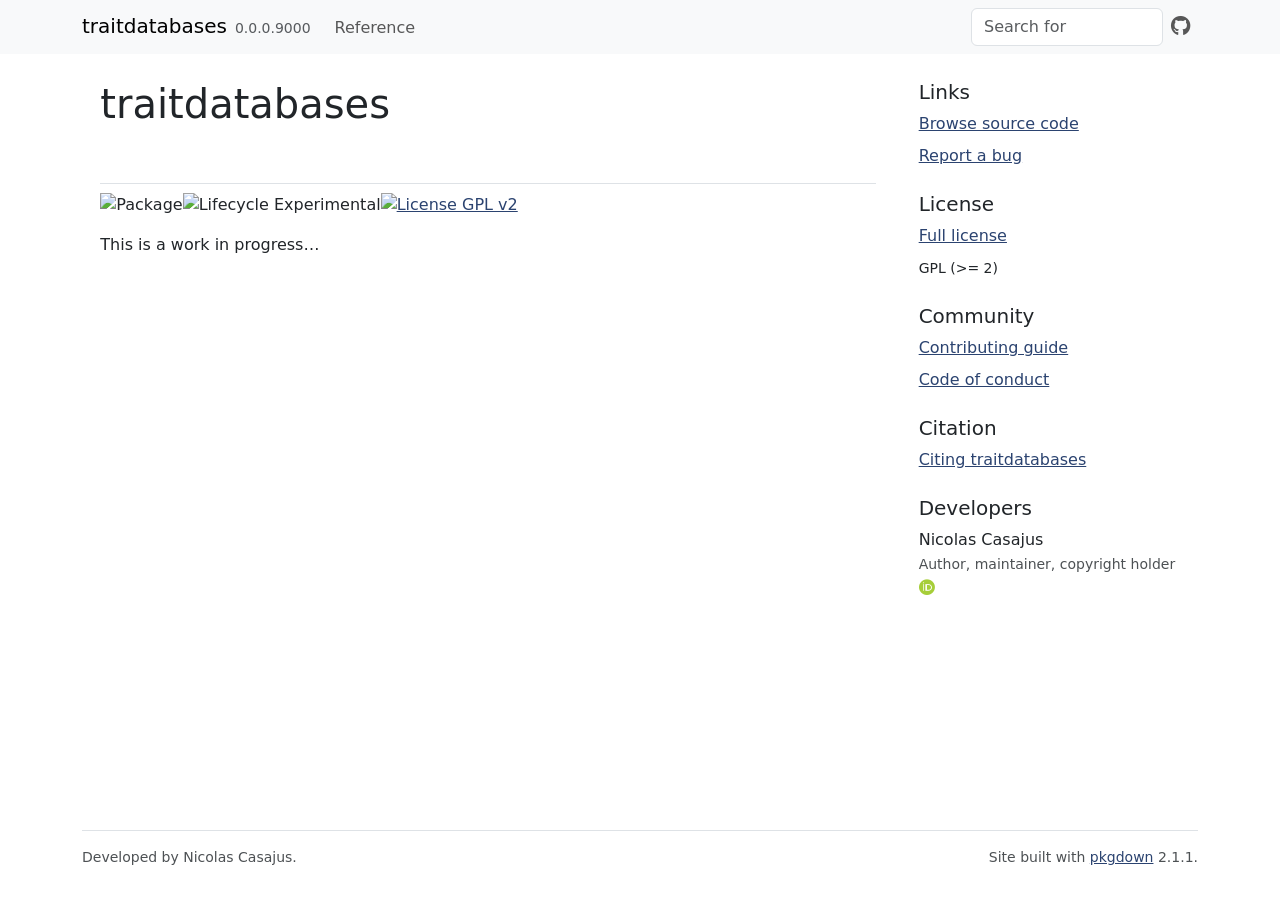
==== index.html @ 6e58c369 "Deploying to gh-pages from @ FRBCesab/traitdatabases@2e35c308cc7a40a74d5757247188c72f85c051b0 🚀" ====
<!DOCTYPE html>
<!-- Generated by pkgdown: do not edit by hand --><html lang="en">
<head>
<meta http-equiv="Content-Type" content="text/html; charset=UTF-8">
<meta charset="utf-8">
<meta http-equiv="X-UA-Compatible" content="IE=edge">
<meta name="viewport" content="width=device-width, initial-scale=1, shrink-to-fit=no">
<title>Trait Databases Compilation • traitdatabases</title>
<script src="deps/jquery-3.6.0/jquery-3.6.0.min.js"></script><meta name="viewport" content="width=device-width, initial-scale=1, shrink-to-fit=no">
<link href="deps/bootstrap-5.3.1/bootstrap.min.css" rel="stylesheet">
<script src="deps/bootstrap-5.3.1/bootstrap.bundle.min.js"></script><link href="deps/font-awesome-6.5.2/css/all.min.css" rel="stylesheet">
<link href="deps/font-awesome-6.5.2/css/v4-shims.min.css" rel="stylesheet">
<script src="deps/headroom-0.11.0/headroom.min.js"></script><script src="deps/headroom-0.11.0/jQuery.headroom.min.js"></script><script src="deps/bootstrap-toc-1.0.1/bootstrap-toc.min.js"></script><script src="deps/clipboard.js-2.0.11/clipboard.min.js"></script><script src="deps/search-1.0.0/autocomplete.jquery.min.js"></script><script src="deps/search-1.0.0/fuse.min.js"></script><script src="deps/search-1.0.0/mark.min.js"></script><!-- pkgdown --><script src="pkgdown.js"></script><meta property="og:title" content="Trait Databases Compilation">
<meta name="description" content="A paragraph providing a full description of the project (on several lines...)">
<meta property="og:description" content="A paragraph providing a full description of the project (on several lines...)">
</head>
<body>
    <a href="#main" class="visually-hidden-focusable">Skip to contents</a>


    <nav class="navbar navbar-expand-lg fixed-top bg-light" data-bs-theme="light" aria-label="Site navigation"><div class="container">

    <a class="navbar-brand me-2" href="index.html">traitdatabases</a>

    <small class="nav-text text-muted me-auto" data-bs-toggle="tooltip" data-bs-placement="bottom" title="">0.0.0.9000</small>


    <button class="navbar-toggler" type="button" data-bs-toggle="collapse" data-bs-target="#navbar" aria-controls="navbar" aria-expanded="false" aria-label="Toggle navigation">
      <span class="navbar-toggler-icon"></span>
    </button>

    <div id="navbar" class="collapse navbar-collapse ms-3">
      <ul class="navbar-nav me-auto">
<li class="nav-item"><a class="nav-link" href="reference/index.html">Reference</a></li>
      </ul>
<ul class="navbar-nav">
<li class="nav-item"><form class="form-inline" role="search">
 <input class="form-control" type="search" name="search-input" id="search-input" autocomplete="off" aria-label="Search site" placeholder="Search for" data-search-index="search.json">
</form></li>
<li class="nav-item"><a class="external-link nav-link" href="https://github.com/frbcesab/traitdatabases/" aria-label="GitHub"><span class="fa fab fa-github fa-lg"></span></a></li>
      </ul>
</div>


  </div>
</nav><div class="container template-home">
<div class="row">
  <main id="main" class="col-md-9"><div class="section level1">
<div class="page-header"><h1 id="traitdatabases">traitdatabases<a class="anchor" aria-label="anchor" href="#traitdatabases"></a>
</h1></div>
<p><img src="https://img.shields.io/static/v1?message=Package&amp;logo=r&amp;labelColor=5c5c5c&amp;color=yellowgreen&amp;logoColor=white&amp;label=%20" alt="Package"><img src="https://img.shields.io/badge/Lifecycle-Experimental-339999" alt="Lifecycle Experimental"><a href="https://www.gnu.org/licenses/old-licenses/gpl-2.0.en.html" class="external-link"><img src="https://img.shields.io/badge/License-GPL_v2-blue.svg" alt="License GPL v2"></a></p>
<p>This is a work in progress…</p>
</div>
  </main><aside class="col-md-3"><div class="links">
<h2 data-toc-skip>Links</h2>
<ul class="list-unstyled">
<li><a href="https://github.com/frbcesab/traitdatabases/" class="external-link">Browse source code</a></li>
<li><a href="https://github.com/frbcesab/traitdatabases/issues" class="external-link">Report a bug</a></li>
</ul>
</div>

<div class="license">
<h2 data-toc-skip>License</h2>
<ul class="list-unstyled">
<li><a href="LICENSE.html">Full license</a></li>
<li><small>GPL (&gt;= 2)</small></li>
</ul>
</div>

<div class="community">
<h2 data-toc-skip>Community</h2>
<ul class="list-unstyled">
<li><a href="CONTRIBUTING.html">Contributing guide</a></li>
<li><a href="CODE_OF_CONDUCT.html">Code of conduct</a></li>
</ul>
</div>

<div class="citation">
<h2 data-toc-skip>Citation</h2>
<ul class="list-unstyled">
<li><a href="authors.html#citation">Citing traitdatabases</a></li>
</ul>
</div>

<div class="developers">
<h2 data-toc-skip>Developers</h2>
<ul class="list-unstyled">
<li>Nicolas Casajus <br><small class="roles"> Author, maintainer, copyright holder </small> <a href="https://orcid.org/0000-0002-5537-5294" target="orcid.widget" aria-label="ORCID" class="external-link"><span class="fab fa-orcid orcid" aria-hidden="true"></span></a> </li>
</ul>
</div>



  </aside>
</div>


    <footer><div class="pkgdown-footer-left">
  <p>Developed by Nicolas Casajus.</p>
</div>

<div class="pkgdown-footer-right">
  <p>Site built with <a href="https://pkgdown.r-lib.org/" class="external-link">pkgdown</a> 2.1.1.</p>
</div>

    </footer>
</div>





  </body>
</html>
---- deps/font-awesome-6.5.2/css/v4-shims.min.css ----
/*!
 * Font Awesome Free 6.5.2 by @fontawesome - https://fontawesome.com
 * License - https://fontawesome.com/license/free (Icons: CC BY 4.0, Fonts: SIL OFL 1.1, Code: MIT License)
 * Copyright 2024 Fonticons, Inc.
 */
.fa.fa-glass:before{content:"\f000"}.fa.fa-envelope-o{font-family:"Font Awesome 6 Free";font-weight:400}.fa.fa-envelope-o:before{content:"\f0e0"}.fa.fa-star-o{font-family:"Font Awesome 6 Free";font-weight:400}.fa.fa-star-o:before{content:"\f005"}.fa.fa-close:before,.fa.fa-remove:before{content:"\f00d"}.fa.fa-gear:before{content:"\f013"}.fa.fa-trash-o{font-family:"Font Awesome 6 Free";font-weight:400}.fa.fa-trash-o:before{content:"\f2ed"}.fa.fa-home:before{content:"\f015"}.fa.fa-file-o{font-family:"Font Awesome 6 Free";font-weight:400}.fa.fa-file-o:before{content:"\f15b"}.fa.fa-clock-o{font-family:"Font Awesome 6 Free";font-weight:400}.fa.fa-clock-o:before{content:"\f017"}.fa.fa-arrow-circle-o-down{font-family:"Font Awesome 6 Free";font-weight:400}.fa.fa-arrow-circle-o-down:before{content:"\f358"}.fa.fa-arrow-circle-o-up{font-family:"Font Awesome 6 Free";font-weight:400}.fa.fa-arrow-circle-o-up:before{content:"\f35b"}.fa.fa-play-circle-o{font-family:"Font Awesome 6 Free";font-weight:400}.fa.fa-play-circle-o:before{content:"\f144"}.fa.fa-repeat:before,.fa.fa-rotate-right:before{content:"\f01e"}.fa.fa-refresh:before{content:"\f021"}.fa.fa-list-alt{font-family:"Font Awesome 6 Free";font-weight:400}.fa.fa-list-alt:before{content:"\f022"}.fa.fa-dedent:before{content:"\f03b"}.fa.fa-video-camera:before{content:"\f03d"}.fa.fa-picture-o{font-family:"Font Awesome 6 Free";font-weight:400}.fa.fa-picture-o:before{content:"\f03e"}.fa.fa-photo{font-family:"Font Awesome 6 Free";font-weight:400}.fa.fa-photo:before{content:"\f03e"}.fa.fa-image{font-family:"Font Awesome 6 Free";font-weight:400}.fa.fa-image:before{content:"\f03e"}.fa.fa-map-marker:before{content:"\f3c5"}.fa.fa-pencil-square-o{font-family:"Font Awesome 6 Free";font-weight:400}.fa.fa-pencil-square-o:before{content:"\f044"}.fa.fa-edit{font-family:"Font Awesome 6 Free";font-weight:400}.fa.fa-edit:before{content:"\f044"}.fa.fa-share-square-o:before{content:"\f14d"}.fa.fa-check-square-o{font-family:"Font Awesome 6 Free";font-weight:400}.fa.fa-check-square-o:before{content:"\f14a"}.fa.fa-arrows:before{content:"\f0b2"}.fa.fa-times-circle-o{font-family:"Font Awesome 6 Free";font-weight:400}.fa.fa-times-circle-o:before{content:"\f057"}.fa.fa-check-circle-o{font-family:"Font Awesome 6 Free";font-weight:400}.fa.fa-check-circle-o:before{content:"\f058"}.fa.fa-mail-forward:before{content:"\f064"}.fa.fa-expand:before{content:"\f424"}.fa.fa-compress:before{content:"\f422"}.fa.fa-eye,.fa.fa-eye-slash{font-family:"Font Awesome 6 Free";font-weight:400}.fa.fa-warning:before{content:"\f071"}.fa.fa-calendar:before{content:"\f073"}.fa.fa-arrows-v:before{content:"\f338"}.fa.fa-arrows-h:before{content:"\f337"}.fa.fa-bar-chart-o:before,.fa.fa-bar-chart:before{content:"\e0e3"}.fa.fa-twitter-square{font-family:"Font Awesome 6 Brands";font-weight:400}.fa.fa-twitter-square:before{content:"\f081"}.fa.fa-facebook-square{font-family:"Font Awesome 6 Brands";font-weight:400}.fa.fa-facebook-square:before{content:"\f082"}.fa.fa-gears:before{content:"\f085"}.fa.fa-thumbs-o-up{font-family:"Font Awesome 6 Free";font-weight:400}.fa.fa-thumbs-o-up:before{content:"\f164"}.fa.fa-thumbs-o-down{font-family:"Font Awesome 6 Free";font-weight:400}.fa.fa-thumbs-o-down:before{content:"\f165"}.fa.fa-heart-o{font-family:"Font Awesome 6 Free";font-weight:400}.fa.fa-heart-o:before{content:"\f004"}.fa.fa-sign-out:before{content:"\f2f5"}.fa.fa-linkedin-square{font-family:"Font Awesome 6 Brands";font-weight:400}.fa.fa-linkedin-square:before{content:"\f08c"}.fa.fa-thumb-tack:before{content:"\f08d"}.fa.fa-external-link:before{content:"\f35d"}.fa.fa-sign-in:before{content:"\f2f6"}.fa.fa-github-square{font-family:"Font Awesome 6 Brands";font-weight:400}.fa.fa-github-square:before{content:"\f092"}.fa.fa-lemon-o{font-family:"Font Awesome 6 Free";font-weight:400}.fa.fa-lemon-o:before{content:"\f094"}.fa.fa-square-o{font-family:"Font Awesome 6 Free";font-weight:400}.fa.fa-square-o:before{content:"\f0c8"}.fa.fa-bookmark-o{font-family:"Font Awesome 6 Free";font-weight:400}.fa.fa-bookmark-o:before{content:"\f02e"}.fa.fa-facebook,.fa.fa-twitter{font-family:"Font Awesome 6 Brands";font-weight:400}.fa.fa-facebook:before{content:"\f39e"}.fa.fa-facebook-f{font-family:"Font Awesome 6 Brands";font-weight:400}.fa.fa-facebook-f:before{content:"\f39e"}.fa.fa-github{font-family:"Font Awesome 6 Brands";font-weight:400}.fa.fa-credit-card{font-family:"Font Awesome 6 Free";font-weight:400}.fa.fa-feed:before{content:"\f09e"}.fa.fa-hdd-o{font-family:"Font Awesome 6 Free";font-weight:400}.fa.fa-hdd-o:before{content:"\f0a0"}.fa.fa-hand-o-right{font-family:"Font Awesome 6 Free";font-weight:400}.fa.fa-hand-o-right:before{content:"\f0a4"}.fa.fa-hand-o-left{font-family:"Font Awesome 6 Free";font-weight:400}.fa.fa-hand-o-left:before{content:"\f0a5"}.fa.fa-hand-o-up{font-family:"Font Awesome 6 Free";font-weight:400}.fa.fa-hand-o-up:before{content:"\f0a6"}.fa.fa-hand-o-down{font-family:"Font Awesome 6 Free";font-weight:400}.fa.fa-hand-o-down:before{content:"\f0a7"}.fa.fa-globe:before{content:"\f57d"}.fa.fa-tasks:before{content:"\f828"}.fa.fa-arrows-alt:before{content:"\f31e"}.fa.fa-group:before{content:"\f0c0"}.fa.fa-chain:before{content:"\f0c1"}.fa.fa-cut:before{content:"\f0c4"}.fa.fa-files-o{font-family:"Font Awesome 6 Free";font-weight:400}.fa.fa-files-o:before{content:"\f0c5"}.fa.fa-floppy-o{font-family:"Font Awesome 6 Free";font-weight:400}.fa.fa-floppy-o:before{content:"\f0c7"}.fa.fa-save{font-family:"Font Awesome 6 Free";font-weight:400}.fa.fa-save:before{content:"\f0c7"}.fa.fa-navicon:before,.fa.fa-reorder:before{content:"\f0c9"}.fa.fa-magic:before{content:"\e2ca"}.fa.fa-pinterest,.fa.fa-pinterest-square{font-family:"Font Awesome 6 Brands";font-weight:400}.fa.fa-pinterest-square:before{content:"\f0d3"}.fa.fa-google-plus-square{font-family:"Font Awesome 6 Brands";font-weight:400}.fa.fa-google-plus-square:before{content:"\f0d4"}.fa.fa-google-plus{font-family:"Font Awesome 6 Brands";font-weight:400}.fa.fa-google-plus:before{content:"\f0d5"}.fa.fa-money:before{content:"\f3d1"}.fa.fa-unsorted:before{content:"\f0dc"}.fa.fa-sort-desc:before{content:"\f0dd"}.fa.fa-sort-asc:before{content:"\f0de"}.fa.fa-linkedin{font-family:"Font Awesome 6 Brands";font-weight:400}.fa.fa-linkedin:before{content:"\f0e1"}.fa.fa-rotate-left:before{content:"\f0e2"}.fa.fa-legal:before{content:"\f0e3"}.fa.fa-dashboard:before,.fa.fa-tachometer:before{content:"\f625"}.fa.fa-comment-o{font-family:"Font Awesome 6 Free";font-weight:400}.fa.fa-comment-o:before{content:"\f075"}.fa.fa-comments-o{font-family:"Font Awesome 6 Free";font-weight:400}.fa.fa-comments-o:before{content:"\f086"}.fa.fa-flash:before{content:"\f0e7"}.fa.fa-clipboard:before{content:"\f0ea"}.fa.fa-lightbulb-o{font-family:"Font Awesome 6 Free";font-weight:400}.fa.fa-lightbulb-o:before{content:"\f0eb"}.fa.fa-exchange:before{content:"\f362"}.fa.fa-cloud-download:before{content:"\f0ed"}.fa.fa-cloud-upload:before{content:"\f0ee"}.fa.fa-bell-o{font-family:"Font Awesome 6 Free";font-weight:400}.fa.fa-bell-o:before{content:"\f0f3"}.fa.fa-cutlery:before{content:"\f2e7"}.fa.fa-file-text-o{font-family:"Font Awesome 6 Free";font-weight:400}.fa.fa-file-text-o:before{content:"\f15c"}.fa.fa-building-o{font-family:"Font Awesome 6 Free";font-weight:400}.fa.fa-building-o:before{content:"\f1ad"}.fa.fa-hospital-o{font-family:"Font Awesome 6 Free";font-weight:400}.fa.fa-hospital-o:before{content:"\f0f8"}.fa.fa-tablet:before{content:"\f3fa"}.fa.fa-mobile-phone:before,.fa.fa-mobile:before{content:"\f3cd"}.fa.fa-circle-o{font-family:"Font Awesome 6 Free";font-weight:400}.fa.fa-circle-o:before{content:"\f111"}.fa.fa-mail-reply:before{content:"\f3e5"}.fa.fa-github-alt{font-family:"Font Awesome 6 Brands";font-weight:400}.fa.fa-folder-o{font-family:"Font Awesome 6 Free";font-weight:400}.fa.fa-folder-o:before{content:"\f07b"}.fa.fa-folder-open-o{font-family:"Font Awesome 6 Free";font-weight:400}.fa.fa-folder-open-o:before{content:"\f07c"}.fa.fa-smile-o{font-family:"Font Awesome 6 Free";font-weight:400}.fa.fa-smile-o:before{content:"\f118"}.fa.fa-frown-o{font-family:"Font Awesome 6 Free";font-weight:400}.fa.fa-frown-o:before{content:"\f119"}.fa.fa-meh-o{font-family:"Font Awesome 6 Free";font-weight:400}.fa.fa-meh-o:before{content:"\f11a"}.fa.fa-keyboard-o{font-family:"Font Awesome 6 Free";font-weight:400}.fa.fa-keyboard-o:before{content:"\f11c"}.fa.fa-flag-o{font-family:"Font Awesome 6 Free";font-weight:400}.fa.fa-flag-o:before{content:"\f024"}.fa.fa-mail-reply-all:before{content:"\f122"}.fa.fa-star-half-o{font-family:"Font Awesome 6 Free";font-weight:400}.fa.fa-star-half-o:before{content:"\f5c0"}.fa.fa-star-half-empty{font-family:"Font Awesome 6 Free";font-weight:400}.fa.fa-star-half-empty:before{content:"\f5c0"}.fa.fa-star-half-full{font-family:"Font Awesome 6 Free";font-weight:400}.fa.fa-star-half-full:before{content:"\f5c0"}.fa.fa-code-fork:before{content:"\f126"}.fa.fa-chain-broken:before,.fa.fa-unlink:before{content:"\f127"}.fa.fa-calendar-o{font-family:"Font Awesome 6 Free";font-weight:400}.fa.fa-calendar-o:before{content:"\f133"}.fa.fa-css3,.fa.fa-html5,.fa.fa-maxcdn{font-family:"Font Awesome 6 Brands";font-weight:400}.fa.fa-unlock-alt:before{content:"\f09c"}.fa.fa-minus-square-o{font-family:"Font Awesome 6 Free";font-weight:400}.fa.fa-minus-square-o:before{content:"\f146"}.fa.fa-level-up:before{content:"\f3bf"}.fa.fa-level-down:before{content:"\f3be"}.fa.fa-pencil-square:before{content:"\f14b"}.fa.fa-external-link-square:before{content:"\f360"}.fa.fa-compass{font-family:"Font Awesome 6 Free";font-weight:400}.fa.fa-caret-square-o-down{font-family:"Font Awesome 6 Free";font-weight:400}.fa.fa-caret-square-o-down:before{content:"\f150"}.fa.fa-toggle-down{font-family:"Font Awesome 6 Free";font-weight:400}.fa.fa-toggle-down:before{content:"\f150"}.fa.fa-caret-square-o-up{font-family:"Font Awesome 6 Free";font-weight:400}.fa.fa-caret-square-o-up:before{content:"\f151"}.fa.fa-toggle-up{font-family:"Font Awesome 6 Free";font-weight:400}.fa.fa-toggle-up:before{content:"\f151"}.fa.fa-caret-square-o-right{font-family:"Font Awesome 6 Free";font-weight:400}.fa.fa-caret-square-o-right:before{content:"\f152"}.fa.fa-toggle-right{font-family:"Font Awesome 6 Free";font-weight:400}.fa.fa-toggle-right:before{content:"\f152"}.fa.fa-eur:before,.fa.fa-euro:before{content:"\f153"}.fa.fa-gbp:before{content:"\f154"}.fa.fa-dollar:before,.fa.fa-usd:before{content:"\24"}.fa.fa-inr:before,.fa.fa-rupee:before{content:"\e1bc"}.fa.fa-cny:before,.fa.fa-jpy:before,.fa.fa-rmb:before,.fa.fa-yen:before{content:"\f157"}.fa.fa-rouble:before,.fa.fa-rub:before,.fa.fa-ruble:before{content:"\f158"}.fa.fa-krw:before,.fa.fa-won:before{content:"\f159"}.fa.fa-bitcoin,.fa.fa-btc{font-family:"Font Awesome 6 Brands";font-weight:400}.fa.fa-bitcoin:before{content:"\f15a"}.fa.fa-file-text:before{content:"\f15c"}.fa.fa-sort-alpha-asc:before{content:"\f15d"}.fa.fa-sort-alpha-desc:before{content:"\f881"}.fa.fa-sort-amount-asc:before{content:"\f884"}.fa.fa-sort-amount-desc:before{content:"\f160"}.fa.fa-sort-numeric-asc:before{content:"\f162"}.fa.fa-sort-numeric-desc:before{content:"\f886"}.fa.fa-youtube-square{font-family:"Font Awesome 6 Brands";font-weight:400}.fa.fa-youtube-square:before{content:"\f431"}.fa.fa-xing,.fa.fa-xing-square,.fa.fa-youtube{font-family:"Font Awesome 6 Brands";font-weight:400}.fa.fa-xing-square:before{content:"\f169"}.fa.fa-youtube-play{font-family:"Font Awesome 6 Brands";font-weight:400}.fa.fa-youtube-play:before{content:"\f167"}.fa.fa-adn,.fa.fa-bitbucket,.fa.fa-bitbucket-square,.fa.fa-dropbox,.fa.fa-flickr,.fa.fa-instagram,.fa.fa-stack-overflow{font-family:"Font Awesome 6 Brands";font-weight:400}.fa.fa-bitbucket-square:before{content:"\f171"}.fa.fa-tumblr,.fa.fa-tumblr-square{font-family:"Font Awesome 6 Brands";font-weight:400}.fa.fa-tumblr-square:before{content:"\f174"}.fa.fa-long-arrow-down:before{content:"\f309"}.fa.fa-long-arrow-up:before{content:"\f30c"}.fa.fa-long-arrow-left:before{content:"\f30a"}.fa.fa-long-arrow-right:before{content:"\f30b"}.fa.fa-android,.fa.fa-apple,.fa.fa-dribbble,.fa.fa-foursquare,.fa.fa-gittip,.fa.fa-gratipay,.fa.fa-linux,.fa.fa-skype,.fa.fa-trello,.fa.fa-windows{font-family:"Font Awesome 6 Brands";font-weight:400}.fa.fa-gittip:before{content:"\f184"}.fa.fa-sun-o{font-family:"Font Awesome 6 Free";font-weight:400}.fa.fa-sun-o:before{content:"\f185"}.fa.fa-moon-o{font-family:"Font Awesome 6 Free";font-weight:400}.fa.fa-moon-o:before{content:"\f186"}.fa.fa-pagelines,.fa.fa-renren,.fa.fa-stack-exchange,.fa.fa-vk,.fa.fa-weibo{font-family:"Font Awesome 6 Brands";font-weight:400}.fa.fa-arrow-circle-o-right{font-family:"Font Awesome 6 Free";font-weight:400}.fa.fa-arrow-circle-o-right:before{content:"\f35a"}.fa.fa-arrow-circle-o-left{font-family:"Font Awesome 6 Free";font-weight:400}.fa.fa-arrow-circle-o-left:before{content:"\f359"}.fa.fa-caret-square-o-left{font-family:"Font Awesome 6 Free";font-weight:400}.fa.fa-caret-square-o-left:before{content:"\f191"}.fa.fa-toggle-left{font-family:"Font Awesome 6 Free";font-weight:400}.fa.fa-toggle-left:before{content:"\f191"}.fa.fa-dot-circle-o{font-family:"Font Awesome 6 Free";font-weight:400}.fa.fa-dot-circle-o:before{content:"\f192"}.fa.fa-vimeo-square{font-family:"Font Awesome 6 Brands";font-weight:400}.fa.fa-vimeo-square:before{content:"\f194"}.fa.fa-try:before,.fa.fa-turkish-lira:before{content:"\e2bb"}.fa.fa-plus-square-o{font-family:"Font Awesome 6 Free";font-weight:400}.fa.fa-plus-square-o:before{content:"\f0fe"}.fa.fa-openid,.fa.fa-slack,.fa.fa-wordpress{font-family:"Font Awesome 6 Brands";font-weight:400}.fa.fa-bank:before,.fa.fa-institution:before{content:"\f19c"}.fa.fa-mortar-board:before{content:"\f19d"}.fa.fa-google,.fa.fa-reddit,.fa.fa-reddit-square,.fa.fa-yahoo{font-family:"Font Awesome 6 Brands";font-weight:400}.fa.fa-reddit-square:before{content:"\f1a2"}.fa.fa-behance,.fa.fa-behance-square,.fa.fa-delicious,.fa.fa-digg,.fa.fa-drupal,.fa.fa-joomla,.fa.fa-pied-piper-alt,.fa.fa-pied-piper-pp,.fa.fa-stumbleupon,.fa.fa-stumbleupon-circle{font-family:"Font Awesome 6 Brands";font-weight:400}.fa.fa-behance-square:before{content:"\f1b5"}.fa.fa-steam,.fa.fa-steam-square{font-family:"Font Awesome 6 Brands";font-weight:400}.fa.fa-steam-square:before{content:"\f1b7"}.fa.fa-automobile:before{content:"\f1b9"}.fa.fa-cab:before{content:"\f1ba"}.fa.fa-deviantart,.fa.fa-soundcloud,.fa.fa-spotify{font-family:"Font Awesome 6 Brands";font-weight:400}.fa.fa-file-pdf-o{font-family:"Font Awesome 6 Free";font-weight:400}.fa.fa-file-pdf-o:before{content:"\f1c1"}.fa.fa-file-word-o{font-family:"Font Awesome 6 Free";font-weight:400}.fa.fa-file-word-o:before{content:"\f1c2"}.fa.fa-file-excel-o{font-family:"Font Awesome 6 Free";font-weight:400}.fa.fa-file-excel-o:before{content:"\f1c3"}.fa.fa-file-powerpoint-o{font-family:"Font Awesome 6 Free";font-weight:400}.fa.fa-file-powerpoint-o:before{content:"\f1c4"}.fa.fa-file-image-o{font-family:"Font Awesome 6 Free";font-weight:400}.fa.fa-file-image-o:before{content:"\f1c5"}.fa.fa-file-photo-o{font-family:"Font Awesome 6 Free";font-weight:400}.fa.fa-file-photo-o:before{content:"\f1c5"}.fa.fa-file-picture-o{font-family:"Font Awesome 6 Free";font-weight:400}.fa.fa-file-picture-o:before{content:"\f1c5"}.fa.fa-file-archive-o{font-family:"Font Awesome 6 Free";font-weight:400}.fa.fa-file-archive-o:before{content:"\f1c6"}.fa.fa-file-zip-o{font-family:"Font Awesome 6 Free";font-weight:400}.fa.fa-file-zip-o:before{content:"\f1c6"}.fa.fa-file-audio-o{font-family:"Font Awesome 6 Free";font-weight:400}.fa.fa-file-audio-o:before{content:"\f1c7"}.fa.fa-file-sound-o{font-family:"Font Awesome 6 Free";font-weight:400}.fa.fa-file-sound-o:before{content:"\f1c7"}.fa.fa-file-video-o{font-family:"Font Awesome 6 Free";font-weight:400}.fa.fa-file-video-o:before{content:"\f1c8"}.fa.fa-file-movie-o{font-family:"Font Awesome 6 Free";font-weight:400}.fa.fa-file-movie-o:before{content:"\f1c8"}.fa.fa-file-code-o{font-family:"Font Awesome 6 Free";font-weight:400}.fa.fa-file-code-o:before{content:"\f1c9"}.fa.fa-codepen,.fa.fa-jsfiddle,.fa.fa-vine{font-family:"Font Awesome 6 Brands";font-weight:400}.fa.fa-life-bouy:before,.fa.fa-life-buoy:before,.fa.fa-life-saver:before,.fa.fa-support:before{content:"\f1cd"}.fa.fa-circle-o-notch:before{content:"\f1ce"}.fa.fa-ra,.fa.fa-rebel{font-family:"Font Awesome 6 Brands";font-weight:400}.fa.fa-ra:before{content:"\f1d0"}.fa.fa-resistance{font-family:"Font Awesome 6 Brands";font-weight:400}.fa.fa-resistance:before{content:"\f1d0"}.fa.fa-empire,.fa.fa-ge{font-family:"Font Awesome 6 Brands";font-weight:400}.fa.fa-ge:before{content:"\f1d1"}.fa.fa-git-square{font-family:"Font Awesome 6 Brands";font-weight:400}.fa.fa-git-square:before{content:"\f1d2"}.fa.fa-git,.fa.fa-hacker-news,.fa.fa-y-combinator-square{font-family:"Font Awesome 6 Brands";font-weight:400}.fa.fa-y-combinator-square:before{content:"\f1d4"}.fa.fa-yc-square{font-family:"Font Awesome 6 Brands";font-weight:400}.fa.fa-yc-square:before{content:"\f1d4"}.fa.fa-qq,.fa.fa-tencent-weibo,.fa.fa-wechat,.fa.fa-weixin{font-family:"Font Awesome 6 Brands";font-weight:400}.fa.fa-wechat:before{content:"\f1d7"}.fa.fa-send:before{content:"\f1d8"}.fa.fa-paper-plane-o{font-family:"Font Awesome 6 Free";font-weight:400}.fa.fa-paper-plane-o:before{content:"\f1d8"}.fa.fa-send-o{font-family:"Font Awesome 6 Free";font-weight:400}.fa.fa-send-o:before{content:"\f1d8"}.fa.fa-circle-thin{font-family:"Font Awesome 6 Free";font-weight:400}.fa.fa-circle-thin:before{content:"\f111"}.fa.fa-header:before{content:"\f1dc"}.fa.fa-futbol-o{font-family:"Font Awesome 6 Free";font-weight:400}.fa.fa-futbol-o:before{content:"\f1e3"}.fa.fa-soccer-ball-o{font-family:"Font Awesome 6 Free";font-weight:400}.fa.fa-soccer-ball-o:before{content:"\f1e3"}.fa.fa-slideshare,.fa.fa-twitch,.fa.fa-yelp{font-family:"Font Awesome 6 Brands";font-weight:400}.fa.fa-newspaper-o{font-family:"Font Awesome 6 Free";font-weight:400}.fa.fa-newspaper-o:before{content:"\f1ea"}.fa.fa-cc-amex,.fa.fa-cc-discover,.fa.fa-cc-mastercard,.fa.fa-cc-paypal,.fa.fa-cc-stripe,.fa.fa-cc-visa,.fa.fa-google-wallet,.fa.fa-paypal{font-family:"Font Awesome 6 Brands";font-weight:400}.fa.fa-bell-slash-o{font-family:"Font Awesome 6 Free";font-weight:400}.fa.fa-bell-slash-o:before{content:"\f1f6"}.fa.fa-trash:before{content:"\f2ed"}.fa.fa-copyright{font-family:"Font Awesome 6 Free";font-weight:400}.fa.fa-eyedropper:before{content:"\f1fb"}.fa.fa-area-chart:before{content:"\f1fe"}.fa.fa-pie-chart:before{content:"\f200"}.fa.fa-line-chart:before{content:"\f201"}.fa.fa-lastfm,.fa.fa-lastfm-square{font-family:"Font Awesome 6 Brands";font-weight:400}.fa.fa-lastfm-square:before{content:"\f203"}.fa.fa-angellist,.fa.fa-ioxhost{font-family:"Font Awesome 6 Brands";font-weight:400}.fa.fa-cc{font-family:"Font Awesome 6 Free";font-weight:400}.fa.fa-cc:before{content:"\f20a"}.fa.fa-ils:before,.fa.fa-shekel:before,.fa.fa-sheqel:before{content:"\f20b"}.fa.fa-buysellads,.fa.fa-connectdevelop,.fa.fa-dashcube,.fa.fa-forumbee,.fa.fa-leanpub,.fa.fa-sellsy,.fa.fa-shirtsinbulk,.fa.fa-simplybuilt,.fa.fa-skyatlas{font-family:"Font Awesome 6 Brands";font-weight:400}.fa.fa-diamond{font-family:"Font Awesome 6 Free";font-weight:400}.fa.fa-diamond:before{content:"\f3a5"}.fa.fa-intersex:before,.fa.fa-transgender:before{content:"\f224"}.fa.fa-transgender-alt:before{content:"\f225"}.fa.fa-facebook-official{font-family:"Font Awesome 6 Brands";font-weight:400}.fa.fa-facebook-official:before{content:"\f09a"}.fa.fa-pinterest-p,.fa.fa-whatsapp{font-family:"Font Awesome 6 Brands";font-weight:400}.fa.fa-hotel:before{content:"\f236"}.fa.fa-medium,.fa.fa-viacoin,.fa.fa-y-combinator,.fa.fa-yc{font-family:"Font Awesome 6 Brands";font-weight:400}.fa.fa-yc:before{content:"\f23b"}.fa.fa-expeditedssl,.fa.fa-opencart,.fa.fa-optin-monster{font-family:"Font Awesome 6 Brands";font-weight:400}.fa.fa-battery-4:before,.fa.fa-battery:before{content:"\f240"}.fa.fa-battery-3:before{content:"\f241"}.fa.fa-battery-2:before{content:"\f242"}.fa.fa-battery-1:before{content:"\f243"}.fa.fa-battery-0:before{content:"\f244"}.fa.fa-object-group,.fa.fa-object-ungroup,.fa.fa-sticky-note-o{font-family:"Font Awesome 6 Free";font-weight:400}.fa.fa-sticky-note-o:before{content:"\f249"}.fa.fa-cc-diners-club,.fa.fa-cc-jcb{font-family:"Font Awesome 6 Brands";font-weight:400}.fa.fa-clone{font-family:"Font Awesome 6 Free";font-weight:400}.fa.fa-hourglass-o:before{content:"\f254"}.fa.fa-hourglass-1:before{content:"\f251"}.fa.fa-hourglass-2:before{content:"\f252"}.fa.fa-hourglass-3:before{content:"\f253"}.fa.fa-hand-rock-o{font-family:"Font Awesome 6 Free";font-weight:400}.fa.fa-hand-rock-o:before{content:"\f255"}.fa.fa-hand-grab-o{font-family:"Font Awesome 6 Free";font-weight:400}.fa.fa-hand-grab-o:before{content:"\f255"}.fa.fa-hand-paper-o{font-family:"Font Awesome 6 Free";font-weight:400}.fa.fa-hand-paper-o:before{content:"\f256"}.fa.fa-hand-stop-o{font-family:"Font Awesome 6 Free";font-weight:400}.fa.fa-hand-stop-o:before{content:"\f256"}.fa.fa-hand-scissors-o{font-family:"Font Awesome 6 Free";font-weight:400}.fa.fa-hand-scissors-o:before{content:"\f257"}.fa.fa-hand-lizard-o{font-family:"Font Awesome 6 Free";font-weight:400}.fa.fa-hand-lizard-o:before{content:"\f258"}.fa.fa-hand-spock-o{font-family:"Font Awesome 6 Free";font-weight:400}.fa.fa-hand-spock-o:before{content:"\f259"}.fa.fa-hand-pointer-o{font-family:"Font Awesome 6 Free";font-weight:400}.fa.fa-hand-pointer-o:before{content:"\f25a"}.fa.fa-hand-peace-o{font-family:"Font Awesome 6 Free";font-weight:400}.fa.fa-hand-peace-o:before{content:"\f25b"}.fa.fa-registered{font-family:"Font Awesome 6 Free";font-weight:400}.fa.fa-creative-commons,.fa.fa-gg,.fa.fa-gg-circle,.fa.fa-odnoklassniki,.fa.fa-odnoklassniki-square{font-family:"Font Awesome 6 Brands";font-weight:400}.fa.fa-odnoklassniki-square:before{content:"\f264"}.fa.fa-chrome,.fa.fa-firefox,.fa.fa-get-pocket,.fa.fa-internet-explorer,.fa.fa-opera,.fa.fa-safari,.fa.fa-wikipedia-w{font-family:"Font Awesome 6 Brands";font-weight:400}.fa.fa-television:before{content:"\f26c"}.fa.fa-500px,.fa.fa-amazon,.fa.fa-contao{font-family:"Font Awesome 6 Brands";font-weight:400}.fa.fa-calendar-plus-o{font-family:"Font Awesome 6 Free";font-weight:400}.fa.fa-calendar-plus-o:before{content:"\f271"}.fa.fa-calendar-minus-o{font-family:"Font Awesome 6 Free";font-weight:400}.fa.fa-calendar-minus-o:before{content:"\f272"}.fa.fa-calendar-times-o{font-family:"Font Awesome 6 Free";font-weight:400}.fa.fa-calendar-times-o:before{content:"\f273"}.fa.fa-calendar-check-o{font-family:"Font Awesome 6 Free";font-weight:400}.fa.fa-calendar-check-o:before{content:"\f274"}.fa.fa-map-o{font-family:"Font Awesome 6 Free";font-weight:400}.fa.fa-map-o:before{content:"\f279"}.fa.fa-commenting:before{content:"\f4ad"}.fa.fa-commenting-o{font-family:"Font Awesome 6 Free";font-weight:400}.fa.fa-commenting-o:before{content:"\f4ad"}.fa.fa-houzz,.fa.fa-vimeo{font-family:"Font Awesome 6 Brands";font-weight:400}.fa.fa-vimeo:before{content:"\f27d"}.fa.fa-black-tie,.fa.fa-edge,.fa.fa-fonticons,.fa.fa-reddit-alien{font-family:"Font Awesome 6 Brands";font-weight:400}.fa.fa-credit-card-alt:before{content:"\f09d"}.fa.fa-codiepie,.fa.fa-fort-awesome,.fa.fa-mixcloud,.fa.fa-modx,.fa.fa-product-hunt,.fa.fa-scribd,.fa.fa-usb{font-family:"Font Awesome 6 Brands";font-weight:400}.fa.fa-pause-circle-o{font-family:"Font Awesome 6 Free";font-weight:400}.fa.fa-pause-circle-o:before{content:"\f28b"}.fa.fa-stop-circle-o{font-family:"Font Awesome 6 Free";font-weight:400}.fa.fa-stop-circle-o:before{content:"\f28d"}.fa.fa-bluetooth,.fa.fa-bluetooth-b,.fa.fa-envira,.fa.fa-gitlab,.fa.fa-wheelchair-alt,.fa.fa-wpbeginner,.fa.fa-wpforms{font-family:"Font Awesome 6 Brands";font-weight:400}.fa.fa-wheelchair-alt:before{content:"\f368"}.fa.fa-question-circle-o{font-family:"Font Awesome 6 Free";font-weight:400}.fa.fa-question-circle-o:before{content:"\f059"}.fa.fa-volume-control-phone:before{content:"\f2a0"}.fa.fa-asl-interpreting:before{content:"\f2a3"}.fa.fa-deafness:before,.fa.fa-hard-of-hearing:before{content:"\f2a4"}.fa.fa-glide,.fa.fa-glide-g{font-family:"Font Awesome 6 Brands";font-weight:400}.fa.fa-signing:before{content:"\f2a7"}.fa.fa-viadeo,.fa.fa-viadeo-square{font-family:"Font Awesome 6 Brands";font-weight:400}.fa.fa-viadeo-square:before{content:"\f2aa"}.fa.fa-snapchat,.fa.fa-snapchat-ghost{font-family:"Font Awesome 6 Brands";font-weight:400}.fa.fa-snapchat-ghost:before{content:"\f2ab"}.fa.fa-snapchat-square{font-family:"Font Awesome 6 Brands";font-weight:400}.fa.fa-snapchat-square:before{content:"\f2ad"}.fa.fa-first-order,.fa.fa-google-plus-official,.fa.fa-pied-piper,.fa.fa-themeisle,.fa.fa-yoast{font-family:"Font Awesome 6 Brands";font-weight:400}.fa.fa-google-plus-official:before{content:"\f2b3"}.fa.fa-google-plus-circle{font-family:"Font Awesome 6 Brands";font-weight:400}.fa.fa-google-plus-circle:before{content:"\f2b3"}.fa.fa-fa,.fa.fa-font-awesome{font-family:"Font Awesome 6 Brands";font-weight:400}.fa.fa-fa:before{content:"\f2b4"}.fa.fa-handshake-o{font-family:"Font Awesome 6 Free";font-weight:400}.fa.fa-handshake-o:before{content:"\f2b5"}.fa.fa-envelope-open-o{font-family:"Font Awesome 6 Free";font-weight:400}.fa.fa-envelope-open-o:before{content:"\f2b6"}.fa.fa-linode{font-family:"Font Awesome 6 Brands";font-weight:400}.fa.fa-address-book-o{font-family:"Font Awesome 6 Free";font-weight:400}.fa.fa-address-book-o:before{content:"\f2b9"}.fa.fa-vcard:before{content:"\f2bb"}.fa.fa-address-card-o{font-family:"Font Awesome 6 Free";font-weight:400}.fa.fa-address-card-o:before{content:"\f2bb"}.fa.fa-vcard-o{font-family:"Font Awesome 6 Free";font-weight:400}.fa.fa-vcard-o:before{content:"\f2bb"}.fa.fa-user-circle-o{font-family:"Font Awesome 6 Free";font-weight:400}.fa.fa-user-circle-o:before{content:"\f2bd"}.fa.fa-user-o{font-family:"Font Awesome 6 Free";font-weight:400}.fa.fa-user-o:before{content:"\f007"}.fa.fa-id-badge{font-family:"Font Awesome 6 Free";font-weight:400}.fa.fa-drivers-license:before{content:"\f2c2"}.fa.fa-id-card-o{font-family:"Font Awesome 6 Free";font-weight:400}.fa.fa-id-card-o:before{content:"\f2c2"}.fa.fa-drivers-license-o{font-family:"Font Awesome 6 Free";font-weight:400}.fa.fa-drivers-license-o:before{content:"\f2c2"}.fa.fa-free-code-camp,.fa.fa-quora,.fa.fa-telegram{font-family:"Font Awesome 6 Brands";font-weight:400}.fa.fa-thermometer-4:before,.fa.fa-thermometer:before{content:"\f2c7"}.fa.fa-thermometer-3:before{content:"\f2c8"}.fa.fa-thermometer-2:before{content:"\f2c9"}.fa.fa-thermometer-1:before{content:"\f2ca"}.fa.fa-thermometer-0:before{content:"\f2cb"}.fa.fa-bathtub:before,.fa.fa-s15:before{content:"\f2cd"}.fa.fa-window-maximize,.fa.fa-window-restore{font-family:"Font Awesome 6 Free";font-weight:400}.fa.fa-times-rectangle:before{content:"\f410"}.fa.fa-window-close-o{font-family:"Font Awesome 6 Free";font-weight:400}.fa.fa-window-close-o:before{content:"\f410"}.fa.fa-times-rectangle-o{font-family:"Font Awesome 6 Free";font-weight:400}.fa.fa-times-rectangle-o:before{content:"\f410"}.fa.fa-bandcamp,.fa.fa-eercast,.fa.fa-etsy,.fa.fa-grav,.fa.fa-imdb,.fa.fa-ravelry{font-family:"Font Awesome 6 Brands";font-weight:400}.fa.fa-eercast:before{content:"\f2da"}.fa.fa-snowflake-o{font-family:"Font Awesome 6 Free";font-weight:400}.fa.fa-snowflake-o:before{content:"\f2dc"}.fa.fa-meetup,.fa.fa-superpowers,.fa.fa-wpexplorer{font-family:"Font Awesome 6 Brands";font-weight:400}
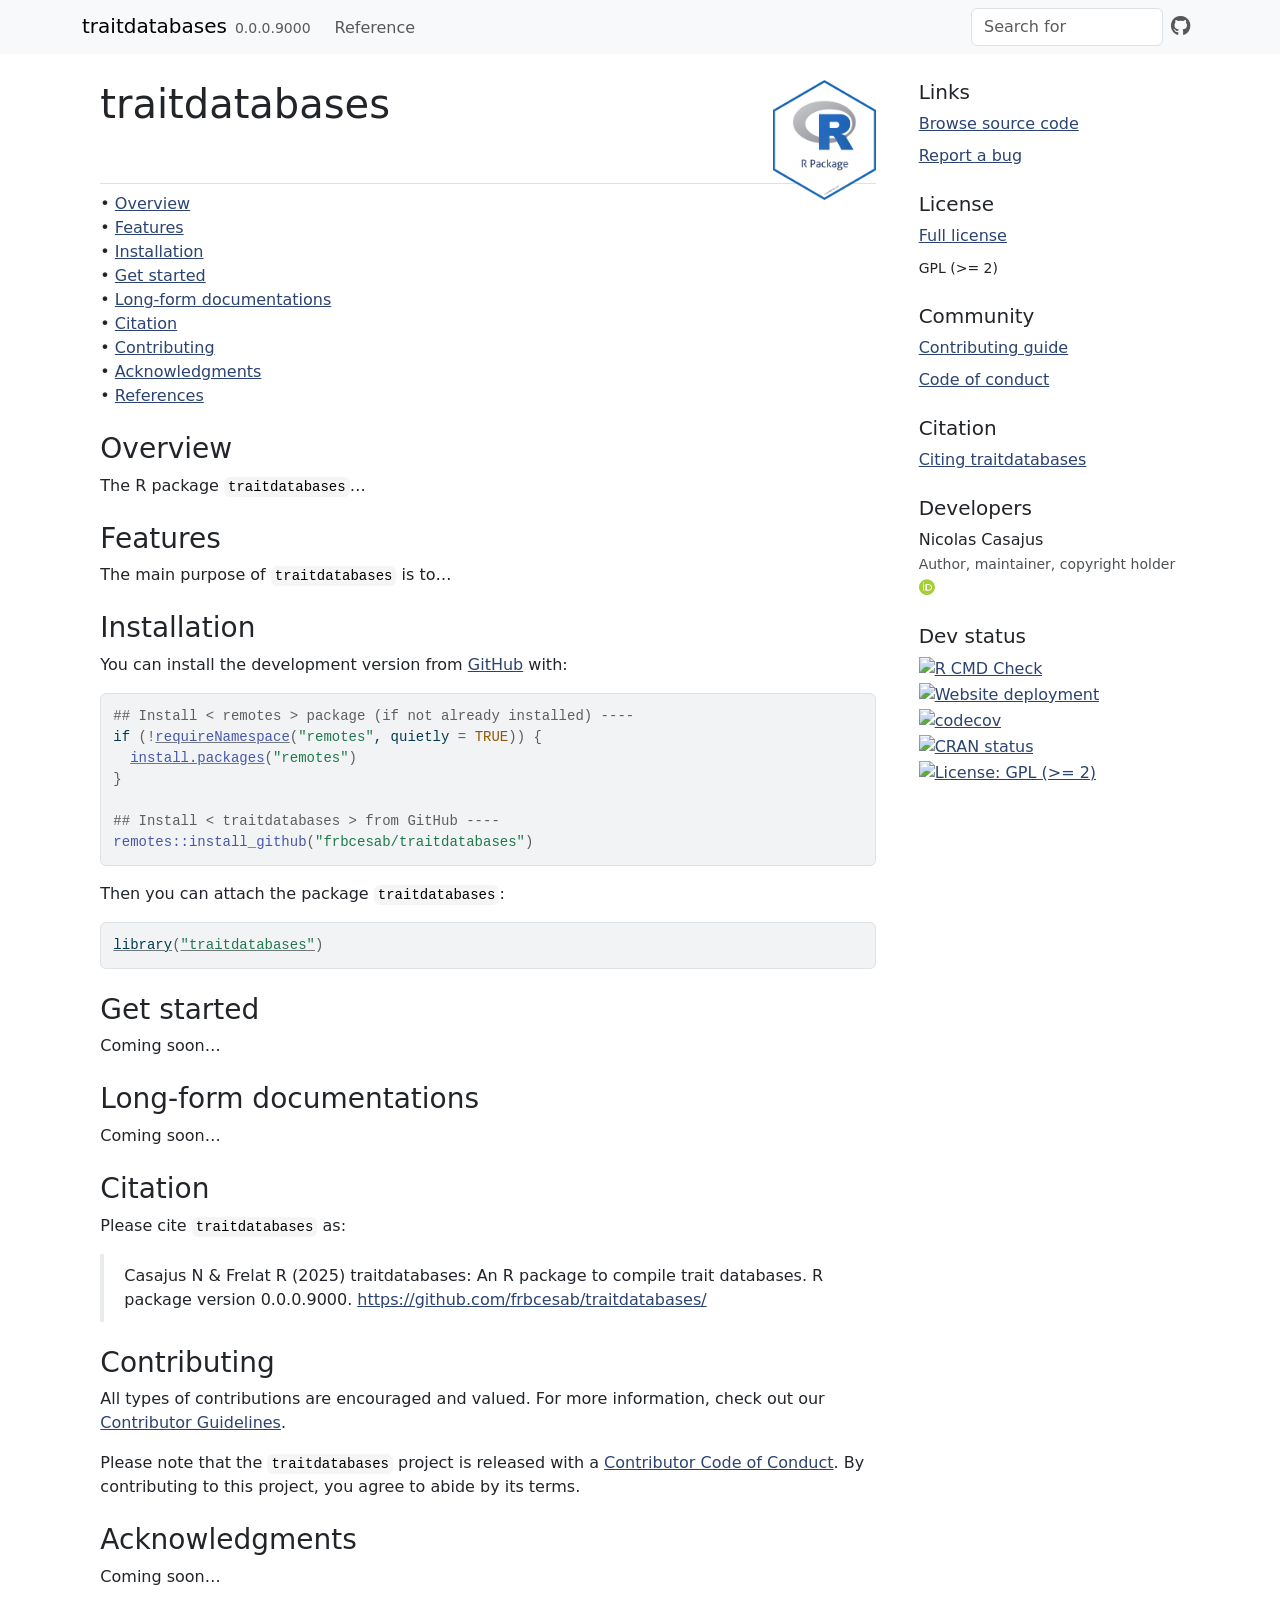
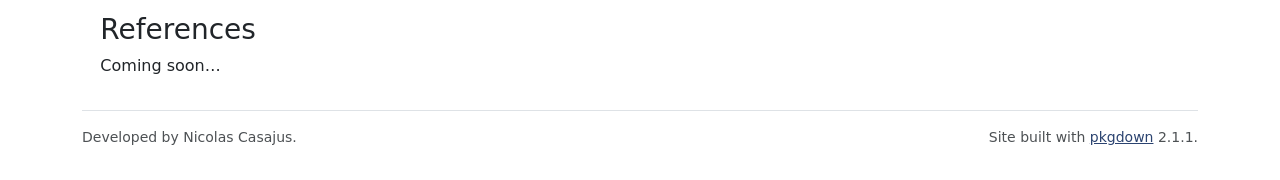
==== commit eaa87624: "Deploying to gh-pages from @ FRBCesab/traitdatabases@8f00c32ed082446c3aa284b888e2761bc7d066a2 🚀" ====
--- a/index.html
+++ b/index.html
@@ -46,10 +46,73 @@
 </nav><div class="container template-home">
 <div class="row">
   <main id="main" class="col-md-9"><div class="section level1">
-<div class="page-header"><h1 id="traitdatabases">traitdatabases<a class="anchor" aria-label="anchor" href="#traitdatabases"></a>
+<div class="page-header"><h1 id="traitdatabases-">traitdatabases <img src="reference/figures/package-sticker.png" align="right" style="float:right; height:120px;"><a class="anchor" aria-label="anchor" href="#traitdatabases-"></a>
 </h1></div>
-<p><img src="https://img.shields.io/static/v1?message=Package&amp;logo=r&amp;labelColor=5c5c5c&amp;color=yellowgreen&amp;logoColor=white&amp;label=%20" alt="Package"><img src="https://img.shields.io/badge/Lifecycle-Experimental-339999" alt="Lifecycle Experimental"><a href="https://www.gnu.org/licenses/old-licenses/gpl-2.0.en.html" class="external-link"><img src="https://img.shields.io/badge/License-GPL_v2-blue.svg" alt="License GPL v2"></a></p>
-<p>This is a work in progress…</p>
+<!-- badges: start -->
+
+<p align="left">
+• <a href="#overview">Overview</a><br> • <a href="#features">Features</a><br> • <a href="#installation">Installation</a><br> • <a href="#get-started">Get started</a><br> • <a href="#long-form-documentations">Long-form documentations</a><br> • <a href="#citation">Citation</a><br> • <a href="#contributing">Contributing</a><br> • <a href="#acknowledgments">Acknowledgments</a><br> • <a href="#references">References</a>
+</p>
+<div class="section level2">
+<h2 id="overview">Overview<a class="anchor" aria-label="anchor" href="#overview"></a>
+</h2>
+<p>The R package <code>traitdatabases</code>…</p>
+</div>
+<div class="section level2">
+<h2 id="features">Features<a class="anchor" aria-label="anchor" href="#features"></a>
+</h2>
+<p>The main purpose of <code>traitdatabases</code> is to…</p>
+</div>
+<div class="section level2">
+<h2 id="installation">Installation<a class="anchor" aria-label="anchor" href="#installation"></a>
+</h2>
+<p>You can install the development version from <a href="https://github.com/" class="external-link">GitHub</a> with:</p>
+<div class="sourceCode" id="cb1"><pre class="downlit sourceCode r">
+<code class="sourceCode R"><span><span class="co">## Install &lt; remotes &gt; package (if not already installed) ----</span></span>
+<span><span class="kw">if</span> <span class="op">(</span><span class="op">!</span><span class="fu"><a href="https://rdrr.io/r/base/ns-load.html" class="external-link">requireNamespace</a></span><span class="op">(</span><span class="st">"remotes"</span>, quietly <span class="op">=</span> <span class="cn">TRUE</span><span class="op">)</span><span class="op">)</span> <span class="op">{</span></span>
+<span>  <span class="fu"><a href="https://rdrr.io/r/utils/install.packages.html" class="external-link">install.packages</a></span><span class="op">(</span><span class="st">"remotes"</span><span class="op">)</span></span>
+<span><span class="op">}</span></span>
+<span></span>
+<span><span class="co">## Install &lt; traitdatabases &gt; from GitHub ----</span></span>
+<span><span class="fu">remotes</span><span class="fu">::</span><span class="fu">install_github</span><span class="op">(</span><span class="st">"frbcesab/traitdatabases"</span><span class="op">)</span></span></code></pre></div>
+<p>Then you can attach the package <code>traitdatabases</code>:</p>
+<div class="sourceCode" id="cb2"><pre class="downlit sourceCode r">
+<code class="sourceCode R"><span><span class="kw"><a href="https://rdrr.io/r/base/library.html" class="external-link">library</a></span><span class="op">(</span><span class="st"><a href="https://github.com/frbcesab/traitdatabases" class="external-link">"traitdatabases"</a></span><span class="op">)</span></span></code></pre></div>
+</div>
+<div class="section level2">
+<h2 id="get-started">Get started<a class="anchor" aria-label="anchor" href="#get-started"></a>
+</h2>
+<p>Coming soon…</p>
+</div>
+<div class="section level2">
+<h2 id="long-form-documentations">Long-form documentations<a class="anchor" aria-label="anchor" href="#long-form-documentations"></a>
+</h2>
+<p>Coming soon…</p>
+</div>
+<div class="section level2">
+<h2 id="citation">Citation<a class="anchor" aria-label="anchor" href="#citation"></a>
+</h2>
+<p>Please cite <code>traitdatabases</code> as:</p>
+<blockquote>
+<p>Casajus N &amp; Frelat R (2025) traitdatabases: An R package to compile trait databases. R package version 0.0.0.9000. <a href="https://github.com/frbcesab/traitdatabases/" class="external-link uri">https://github.com/frbcesab/traitdatabases/</a></p>
+</blockquote>
+</div>
+<div class="section level2">
+<h2 id="contributing">Contributing<a class="anchor" aria-label="anchor" href="#contributing"></a>
+</h2>
+<p>All types of contributions are encouraged and valued. For more information, check out our <a href="https://github.com/frbcesab/traitdatabases/blob/main/CONTRIBUTING.md" class="external-link">Contributor Guidelines</a>.</p>
+<p>Please note that the <code>traitdatabases</code> project is released with a <a href="https://contributor-covenant.org/version/2/1/CODE_OF_CONDUCT.html" class="external-link">Contributor Code of Conduct</a>. By contributing to this project, you agree to abide by its terms.</p>
+</div>
+<div class="section level2">
+<h2 id="acknowledgments">Acknowledgments<a class="anchor" aria-label="anchor" href="#acknowledgments"></a>
+</h2>
+<p>Coming soon…</p>
+</div>
+<div class="section level2">
+<h2 id="references">References<a class="anchor" aria-label="anchor" href="#references"></a>
+</h2>
+<p>Coming soon…</p>
+</div>
 </div>
   </main><aside class="col-md-3"><div class="links">
 <h2 data-toc-skip>Links</h2>
@@ -89,7 +152,16 @@
 </ul>
 </div>
 
-
+<div class="dev-status">
+<h2 data-toc-skip>Dev status</h2>
+<ul class="list-unstyled">
+<li><a href="https://github.com/FRBCesab/forcis/actions/workflows/R-CMD-check.yaml" class="external-link"><img src="https://github.com/FRBCesab/forcis/actions/workflows/R-CMD-check.yaml/badge.svg" alt="R CMD Check"></a></li>
+<li><a href="https://github.com/FRBCesab/forcis/actions/workflows/pkgdown.yaml" class="external-link"><img src="https://github.com/FRBCesab/forcis/actions/workflows/pkgdown.yaml/badge.svg" alt="Website deployment"></a></li>
+<li><a href="https://codecov.io/gh/frbcesab/forcis" class="external-link"><img src="https://codecov.io/gh/frbcesab/forcis/branch/master/graph/badge.svg" alt="codecov"></a></li>
+<li><a href="https://CRAN.R-project.org/package=forcis" class="external-link"><img src="https://www.r-pkg.org/badges/version/forcis" alt="CRAN status"></a></li>
+<li><a href="https://choosealicense.com/licenses/gpl-2.0/" class="external-link"><img src="https://img.shields.io/badge/License-GPL%20%28%3E%3D%202%29-blue.svg" alt="License: GPL (&gt;= 2)"></a></li>
+</ul>
+</div>
 
   </aside>
 </div>
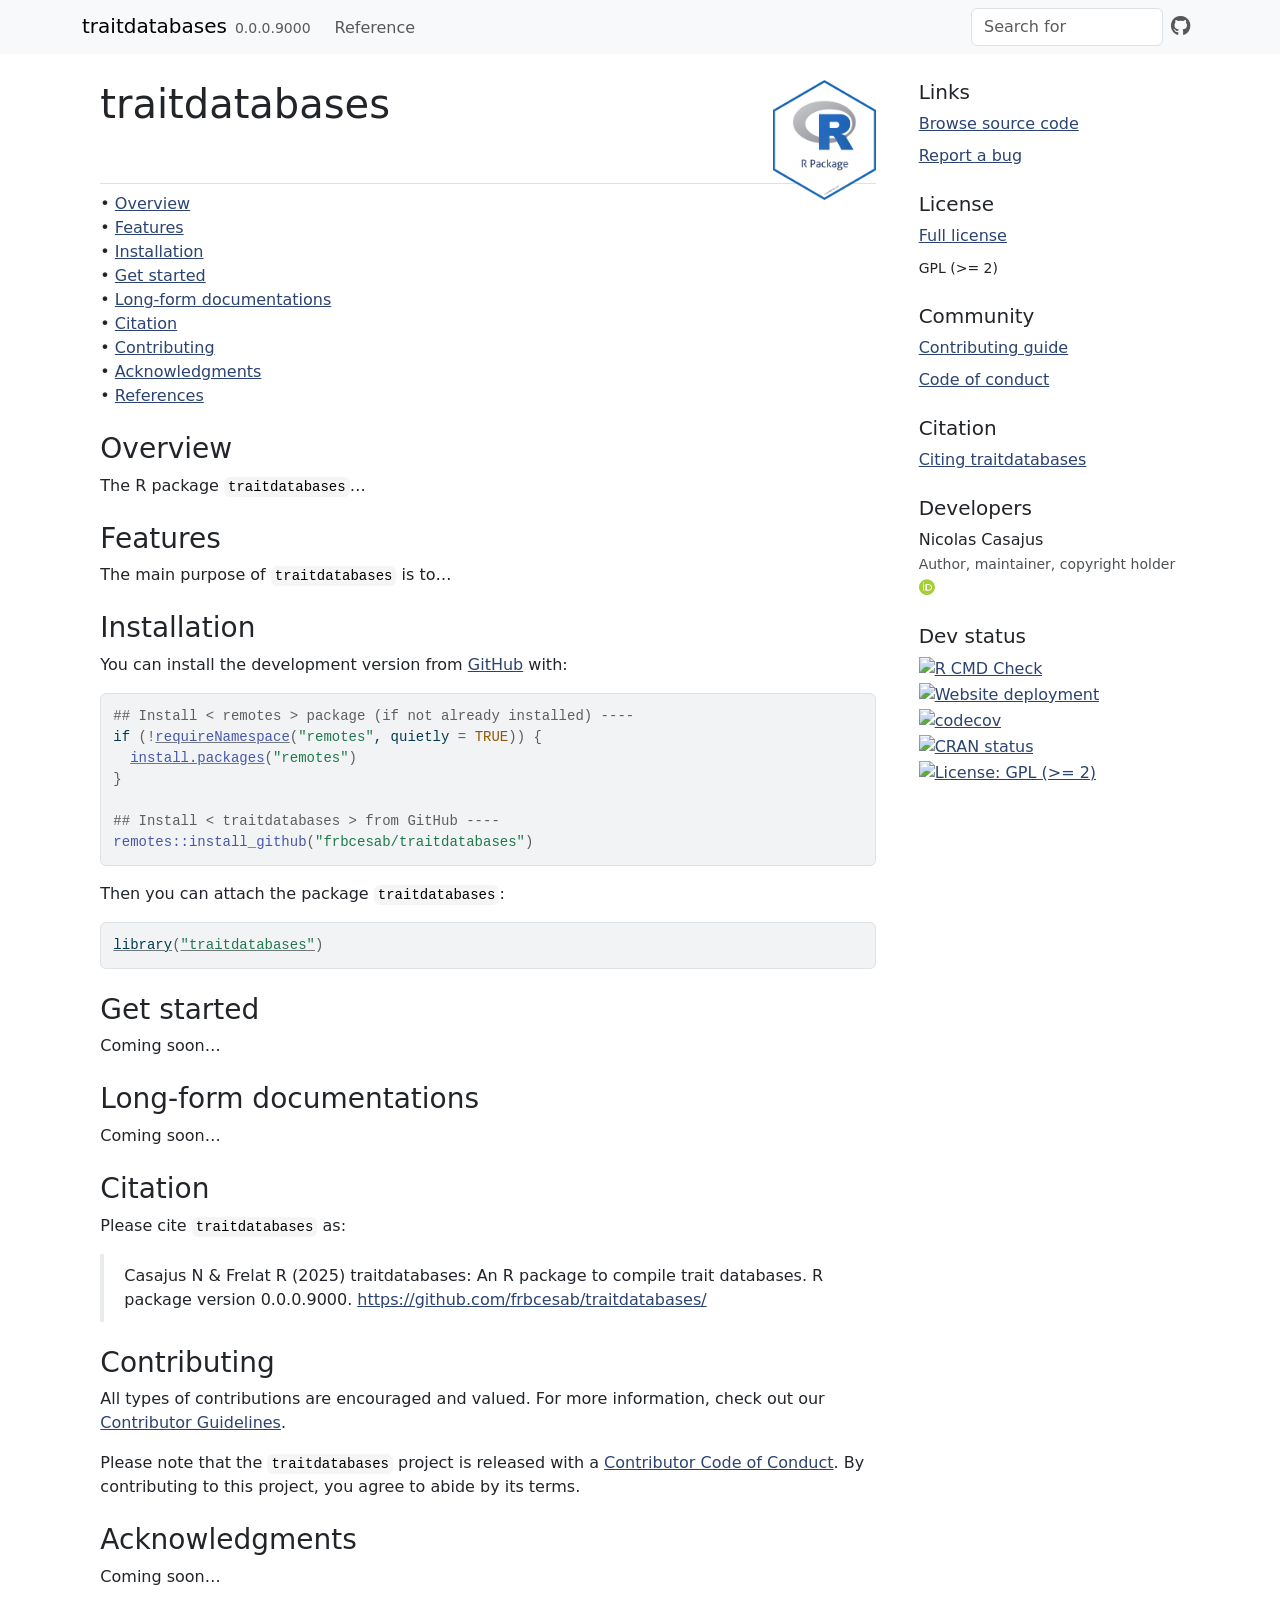
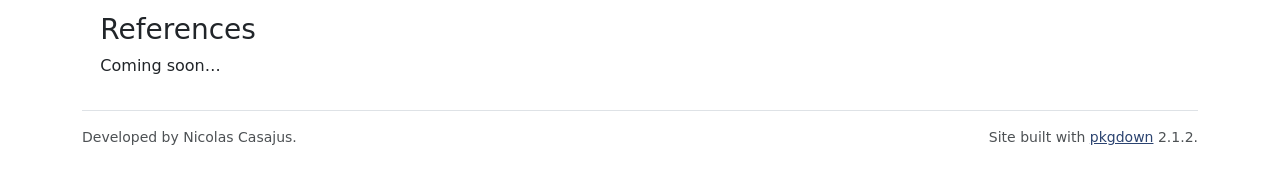
==== commit 48eba4d7: "Deploying to gh-pages from @ FRBCesab/traitdatabases@a51810a261794dcbbb0126fb6f1c086c0a618516 🚀" ====
--- a/index.html
+++ b/index.html
@@ -148,17 +148,17 @@
 <div class="developers">
 <h2 data-toc-skip>Developers</h2>
 <ul class="list-unstyled">
-<li>Nicolas Casajus <br><small class="roles"> Author, maintainer, copyright holder </small> <a href="https://orcid.org/0000-0002-5537-5294" target="orcid.widget" aria-label="ORCID" class="external-link"><span class="fab fa-orcid orcid" aria-hidden="true"></span></a> </li>
+<li>Nicolas Casajus <br><small class="roles"> Author, maintainer, copyright holder </small> <a href="https://orcid.org/0000-0002-5537-5294" target="orcid.widget" aria-label="ORCID" class="external-link"><span class="fab fa-orcid orcid" aria-hidden="true"></span></a>  </li>
 </ul>
 </div>
 
 <div class="dev-status">
 <h2 data-toc-skip>Dev status</h2>
 <ul class="list-unstyled">
-<li><a href="https://github.com/FRBCesab/forcis/actions/workflows/R-CMD-check.yaml" class="external-link"><img src="https://github.com/FRBCesab/forcis/actions/workflows/R-CMD-check.yaml/badge.svg" alt="R CMD Check"></a></li>
-<li><a href="https://github.com/FRBCesab/forcis/actions/workflows/pkgdown.yaml" class="external-link"><img src="https://github.com/FRBCesab/forcis/actions/workflows/pkgdown.yaml/badge.svg" alt="Website deployment"></a></li>
-<li><a href="https://codecov.io/gh/frbcesab/forcis" class="external-link"><img src="https://codecov.io/gh/frbcesab/forcis/branch/master/graph/badge.svg" alt="codecov"></a></li>
-<li><a href="https://CRAN.R-project.org/package=forcis" class="external-link"><img src="https://www.r-pkg.org/badges/version/forcis" alt="CRAN status"></a></li>
+<li><a href="https://github.com/FRBCesab/traitdatabases/actions/workflows/R-CMD-check.yaml" class="external-link"><img src="https://github.com/FRBCesab/traitdatabases/actions/workflows/R-CMD-check.yaml/badge.svg" alt="R CMD Check"></a></li>
+<li><a href="https://github.com/FRBCesab/traitdatabases/actions/workflows/pkgdown.yaml" class="external-link"><img src="https://github.com/FRBCesab/traitdatabases/actions/workflows/pkgdown.yaml/badge.svg" alt="Website deployment"></a></li>
+<li><a href="https://codecov.io/gh/frbcesab/traitdatabases" class="external-link"><img src="https://codecov.io/gh/frbcesab/traitdatabases/branch/main/graph/badge.svg" alt="codecov"></a></li>
+<li><a href="https://CRAN.R-project.org/package=traitdatabases" class="external-link"><img src="https://www.r-pkg.org/badges/version/traitdatabases" alt="CRAN status"></a></li>
 <li><a href="https://choosealicense.com/licenses/gpl-2.0/" class="external-link"><img src="https://img.shields.io/badge/License-GPL%20%28%3E%3D%202%29-blue.svg" alt="License: GPL (&gt;= 2)"></a></li>
 </ul>
 </div>
@@ -172,7 +172,7 @@
 </div>
 
 <div class="pkgdown-footer-right">
-  <p>Site built with <a href="https://pkgdown.r-lib.org/" class="external-link">pkgdown</a> 2.1.1.</p>
+  <p>Site built with <a href="https://pkgdown.r-lib.org/" class="external-link">pkgdown</a> 2.1.2.</p>
 </div>
 
     </footer>
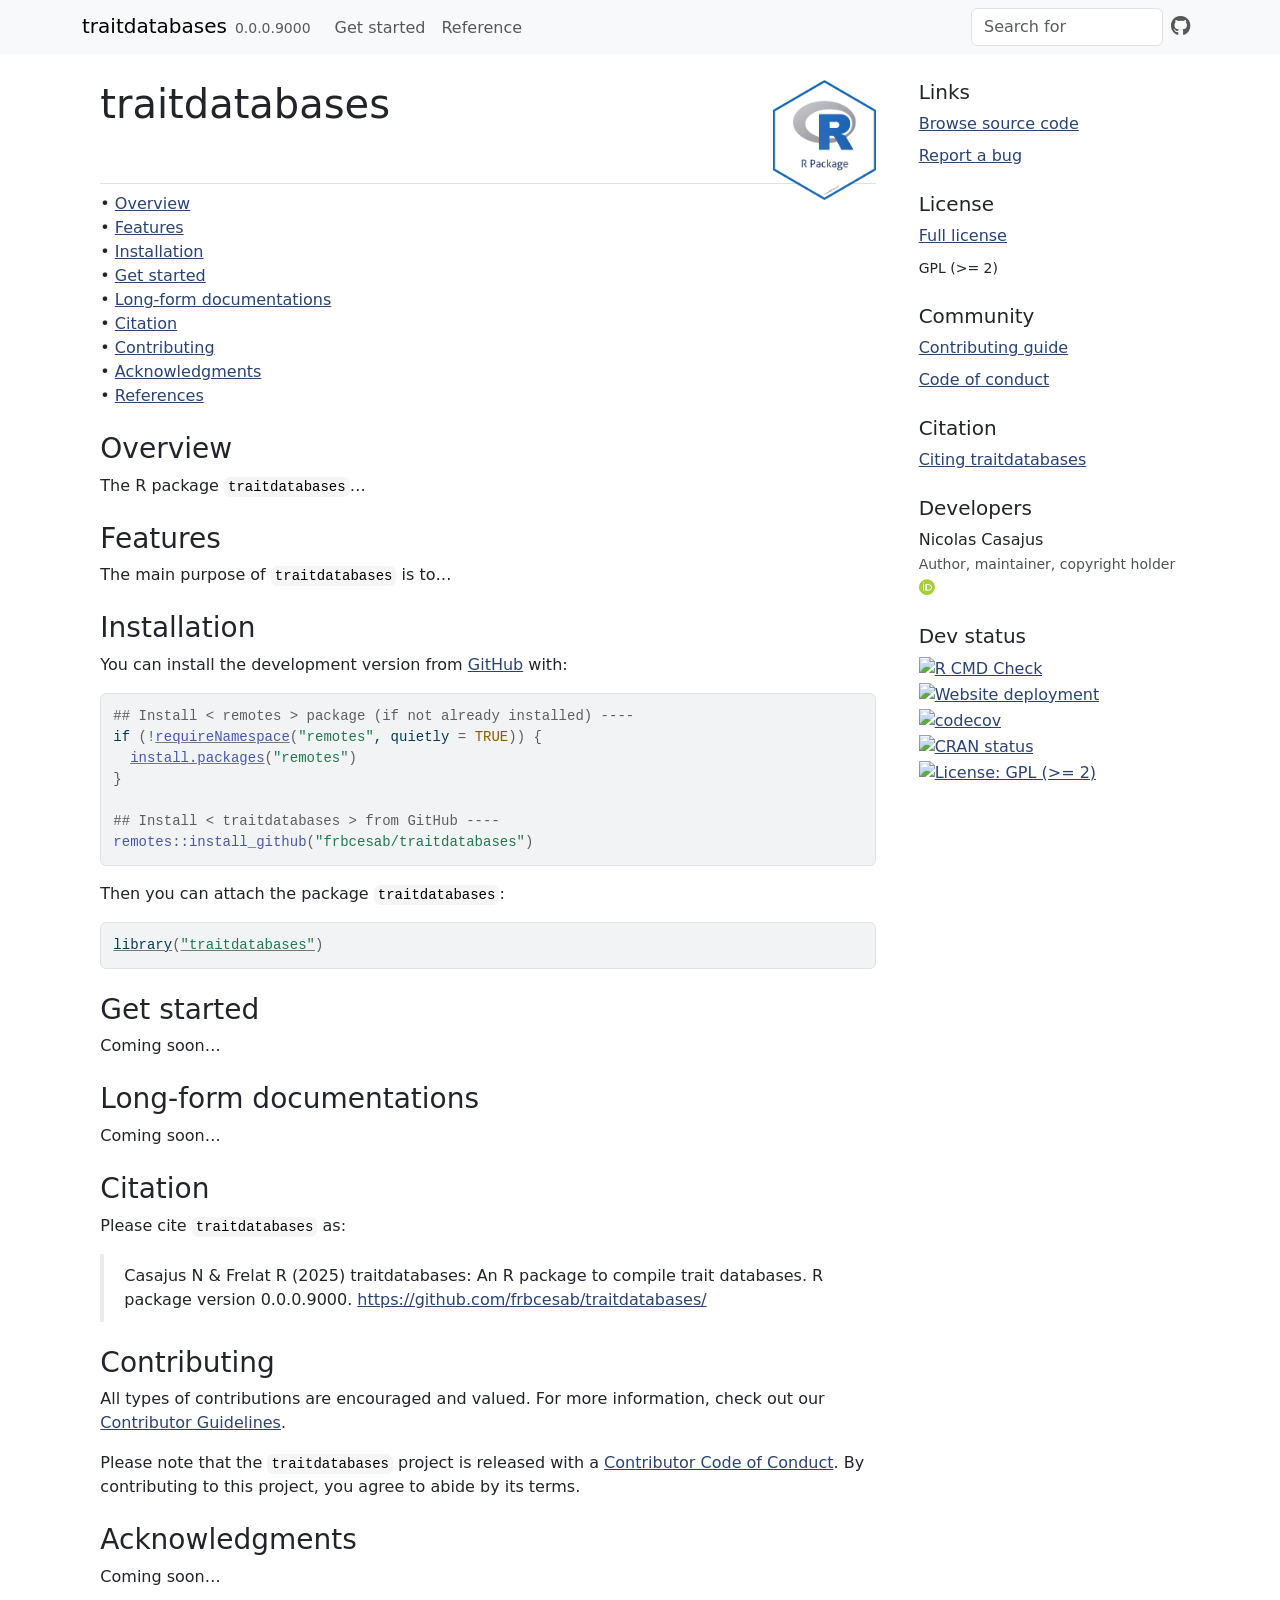
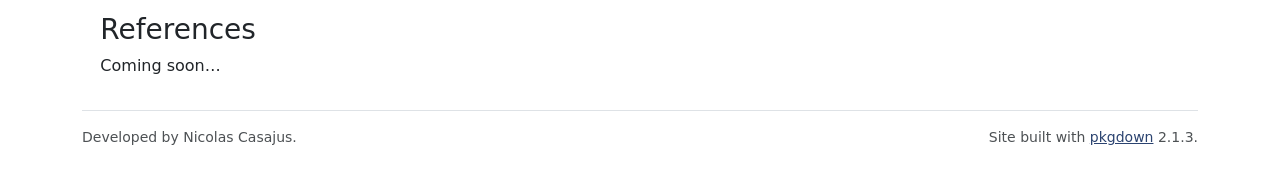
==== commit ce9dc02d: "Deploying to gh-pages from @ FRBCesab/traitdatabases@a843ccfc1e355194f77d79d73e3176b1f94fb567 🚀" ====
--- a/index.html
+++ b/index.html
@@ -31,6 +31,7 @@
 
     <div id="navbar" class="collapse navbar-collapse ms-3">
       <ul class="navbar-nav me-auto">
+<li class="nav-item"><a class="nav-link" href="articles/traitdatabases.html">Get started</a></li>
 <li class="nav-item"><a class="nav-link" href="reference/index.html">Reference</a></li>
       </ul>
 <ul class="navbar-nav">
@@ -172,7 +173,7 @@
 </div>
 
 <div class="pkgdown-footer-right">
-  <p>Site built with <a href="https://pkgdown.r-lib.org/" class="external-link">pkgdown</a> 2.1.2.</p>
+  <p>Site built with <a href="https://pkgdown.r-lib.org/" class="external-link">pkgdown</a> 2.1.3.</p>
 </div>
 
     </footer>
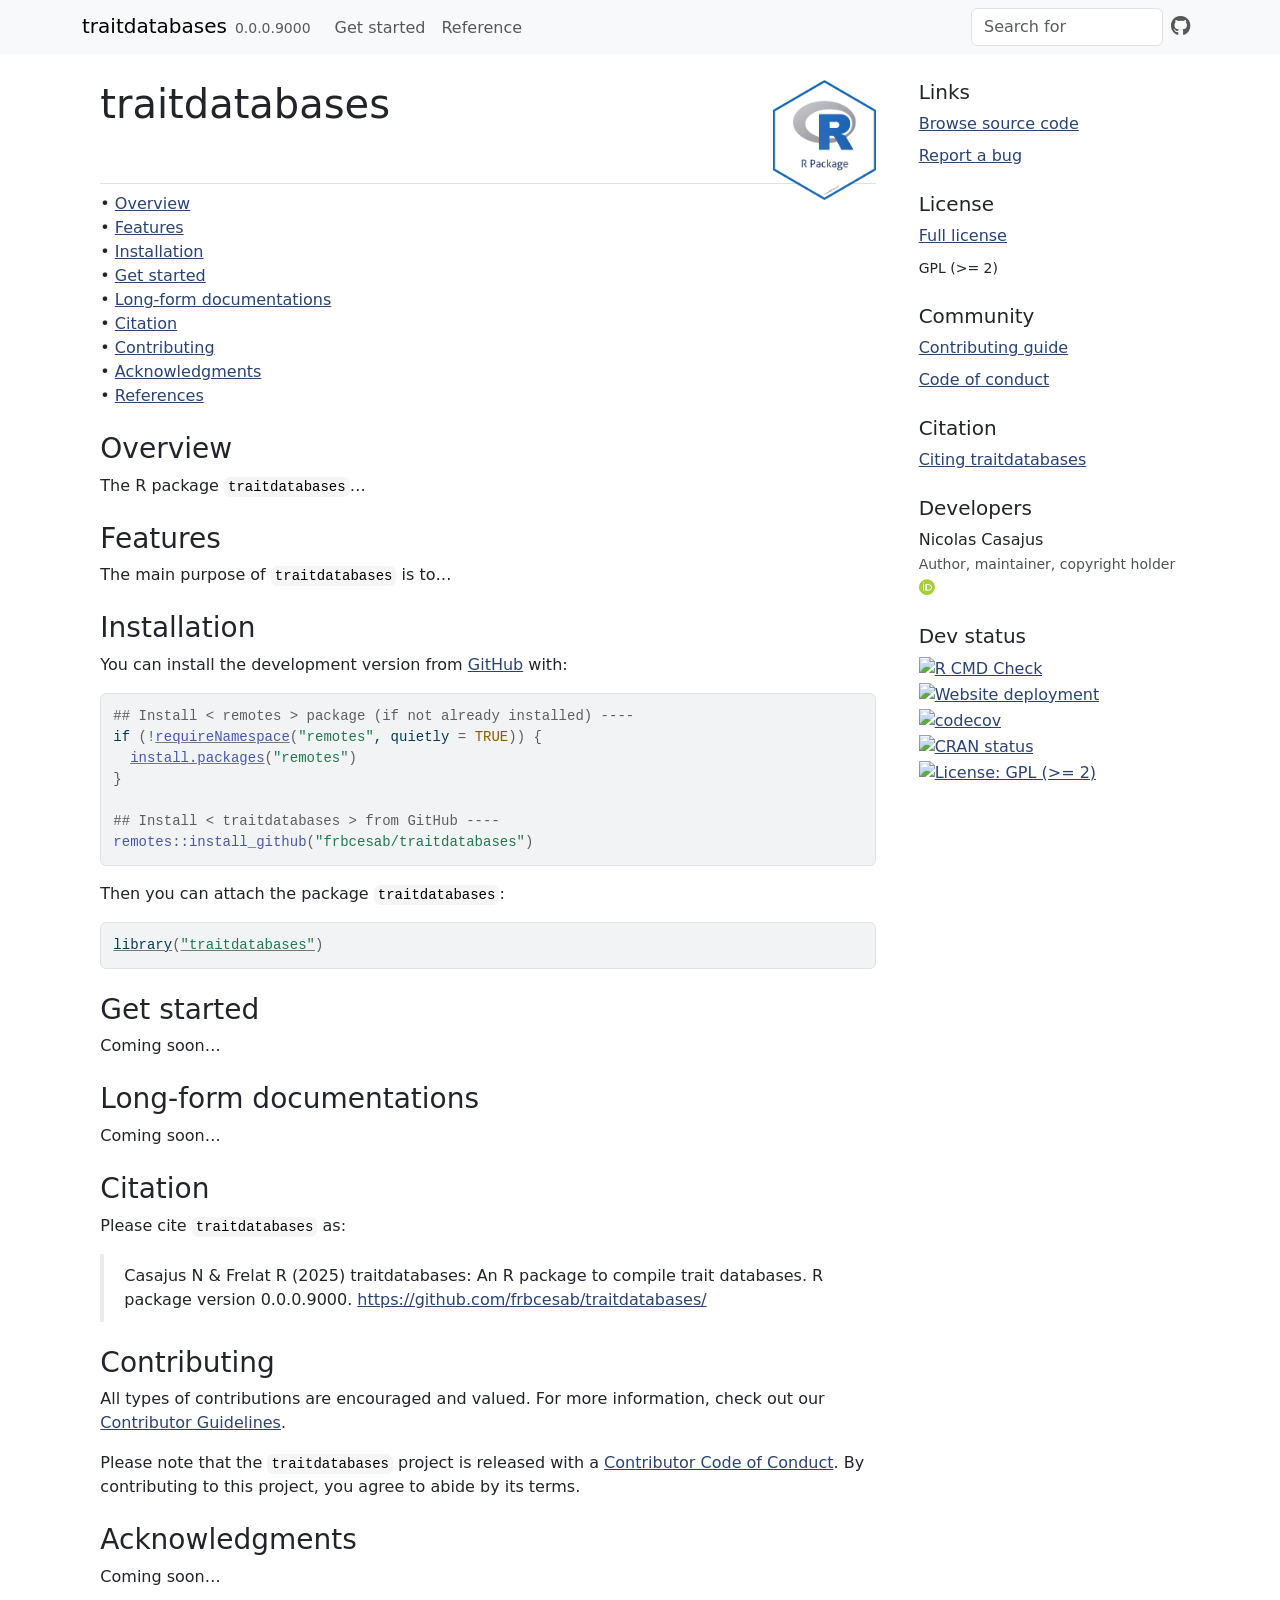
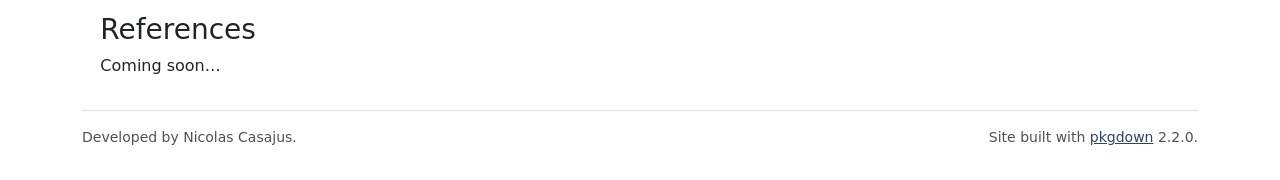
==== commit d4ece170: "Deploying to gh-pages from @ FRBCesab/traitdatabases@45ca0e185cc617c203abbfa014a1ee81bb164998 🚀" ====
--- a/index.html
+++ b/index.html
@@ -173,7 +173,7 @@
 </div>
 
 <div class="pkgdown-footer-right">
-  <p>Site built with <a href="https://pkgdown.r-lib.org/" class="external-link">pkgdown</a> 2.1.3.</p>
+  <p>Site built with <a href="https://pkgdown.r-lib.org/" class="external-link">pkgdown</a> 2.2.0.</p>
 </div>
 
     </footer>
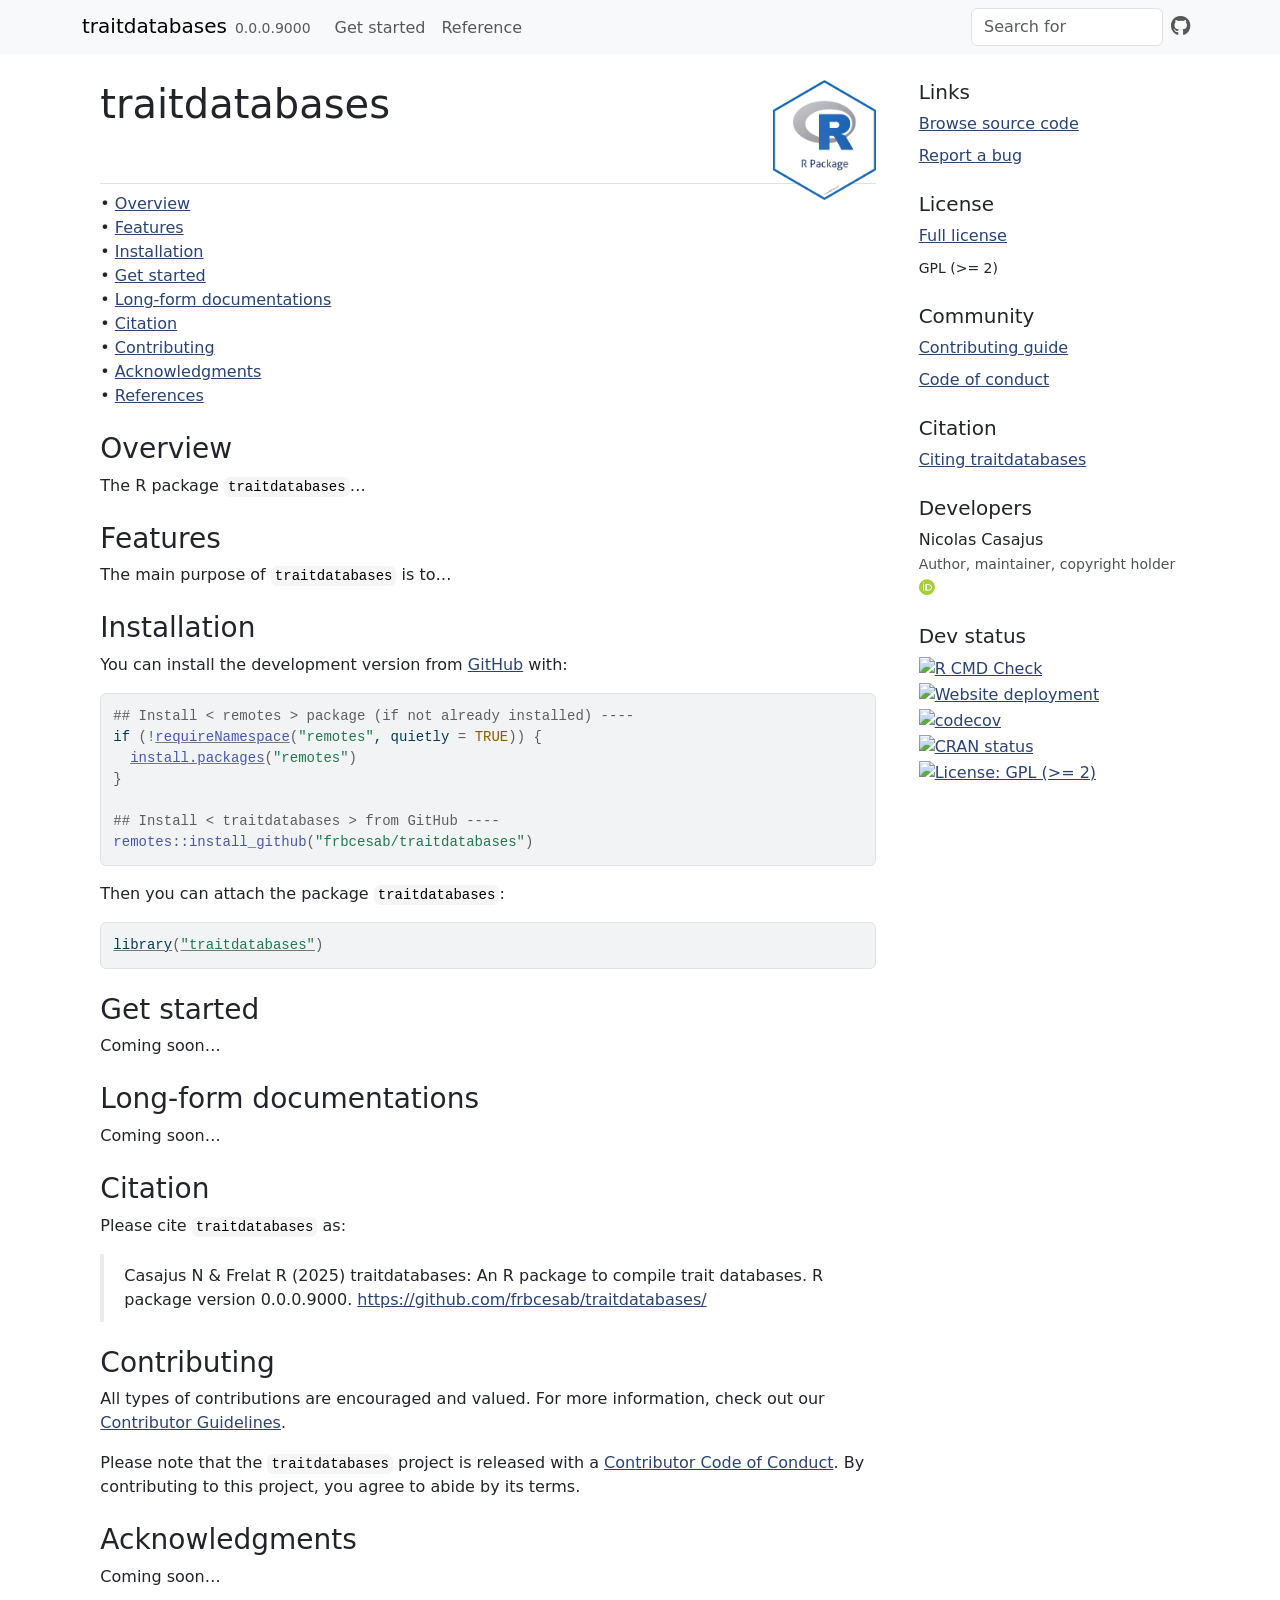
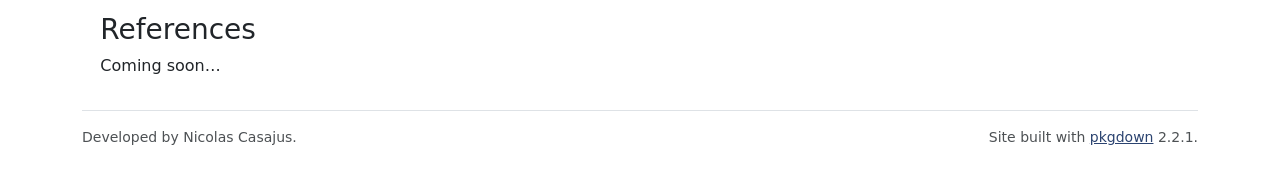
==== commit fd41da43: "Deploying to gh-pages from @ FRBCesab/traitdatabases@8ac43659c0de1c608f6721a926ecf692c87027ec 🚀" ====
--- a/index.html
+++ b/index.html
@@ -7,8 +7,8 @@
 <meta name="viewport" content="width=device-width, initial-scale=1, shrink-to-fit=no">
 <title>Trait Databases Compilation • traitdatabases</title>
 <script src="deps/jquery-3.6.0/jquery-3.6.0.min.js"></script><meta name="viewport" content="width=device-width, initial-scale=1, shrink-to-fit=no">
-<link href="deps/bootstrap-5.3.1/bootstrap.min.css" rel="stylesheet">
-<script src="deps/bootstrap-5.3.1/bootstrap.bundle.min.js"></script><link href="deps/font-awesome-6.5.2/css/all.min.css" rel="stylesheet">
+<link href="deps/bootstrap-5.3.8/bootstrap.min.css" rel="stylesheet">
+<script src="deps/bootstrap-5.3.8/bootstrap.bundle.min.js"></script><link href="deps/font-awesome-6.5.2/css/all.min.css" rel="stylesheet">
 <link href="deps/font-awesome-6.5.2/css/v4-shims.min.css" rel="stylesheet">
 <script src="deps/headroom-0.11.0/headroom.min.js"></script><script src="deps/headroom-0.11.0/jQuery.headroom.min.js"></script><script src="deps/bootstrap-toc-1.0.1/bootstrap-toc.min.js"></script><script src="deps/clipboard.js-2.0.11/clipboard.min.js"></script><script src="deps/search-1.0.0/autocomplete.jquery.min.js"></script><script src="deps/search-1.0.0/fuse.min.js"></script><script src="deps/search-1.0.0/mark.min.js"></script><!-- pkgdown --><script src="pkgdown.js"></script><meta property="og:title" content="Trait Databases Compilation">
 <meta name="description" content="A paragraph providing a full description of the project (on several lines...)">
@@ -173,7 +173,7 @@
 </div>
 
 <div class="pkgdown-footer-right">
-  <p>Site built with <a href="https://pkgdown.r-lib.org/" class="external-link">pkgdown</a> 2.2.0.</p>
+  <p>Site built with <a href="https://pkgdown.r-lib.org/" class="external-link">pkgdown</a> 2.2.1.</p>
 </div>
 
     </footer>
